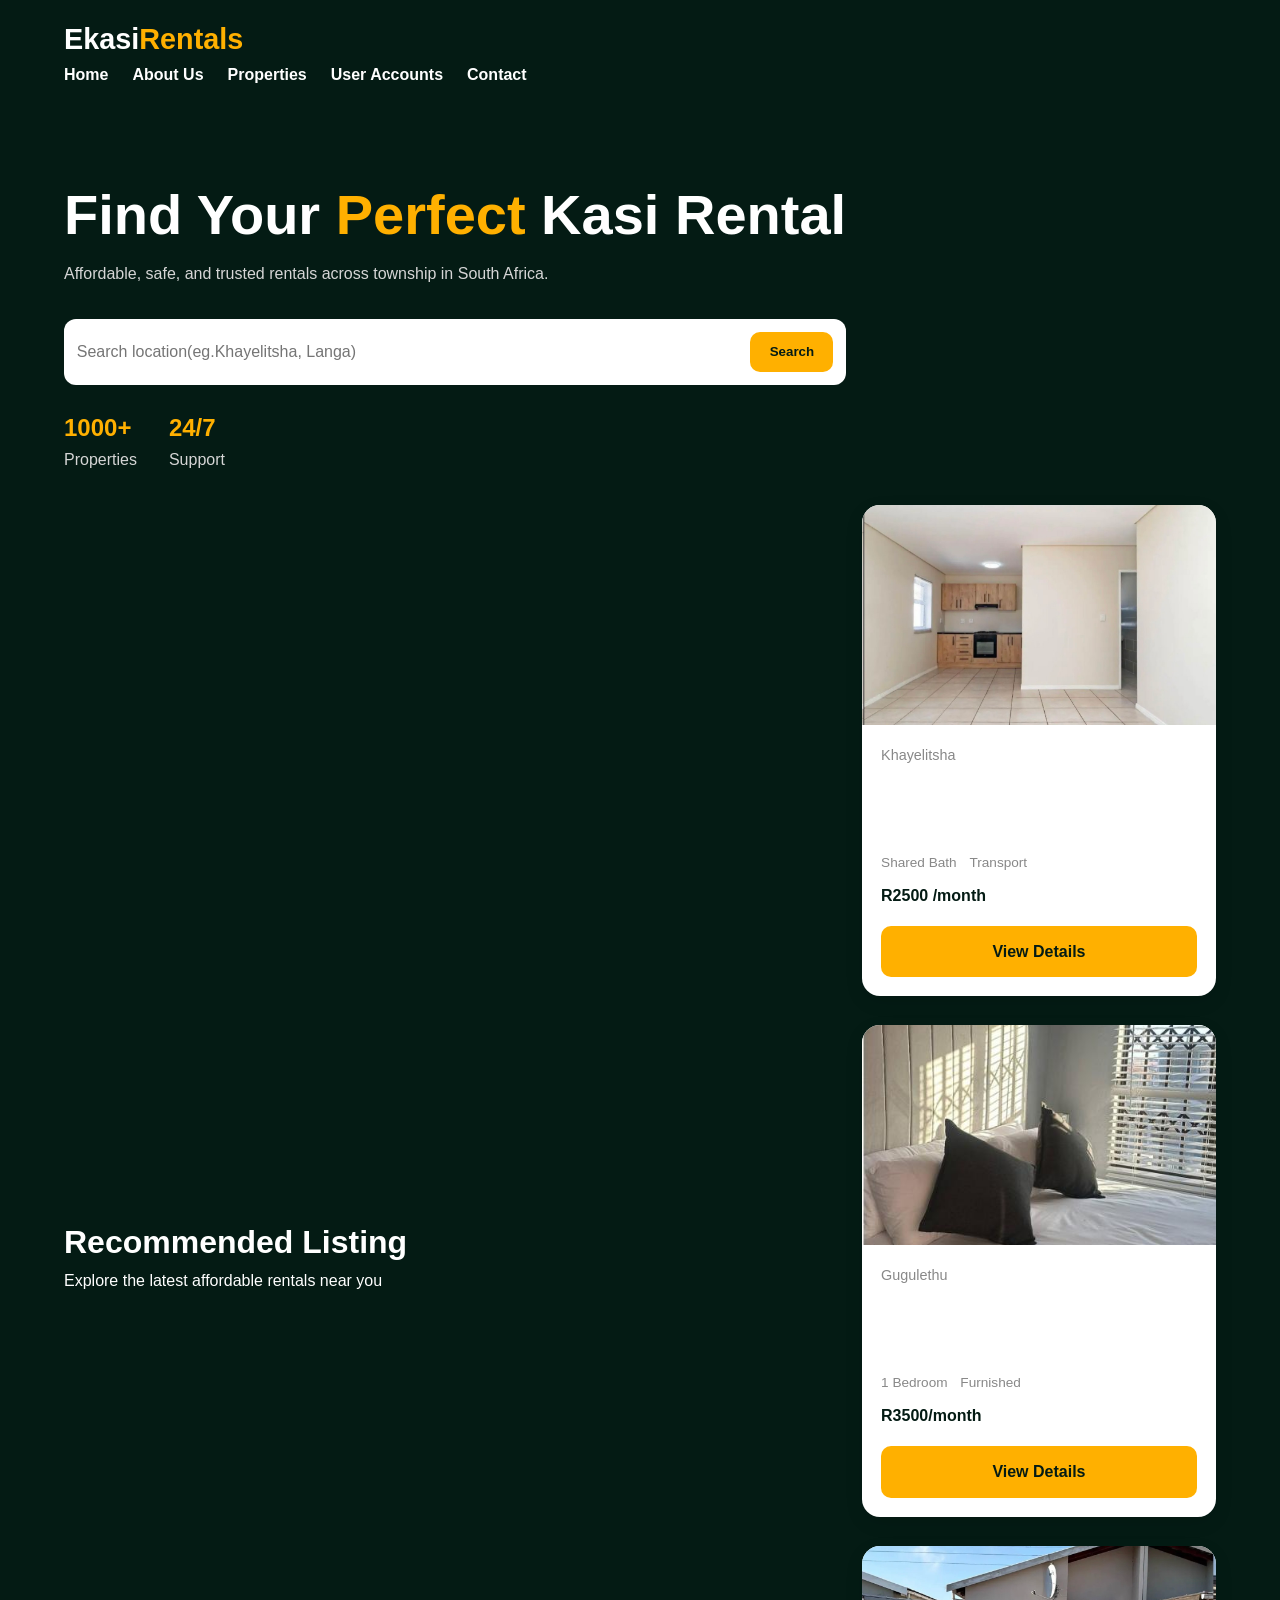
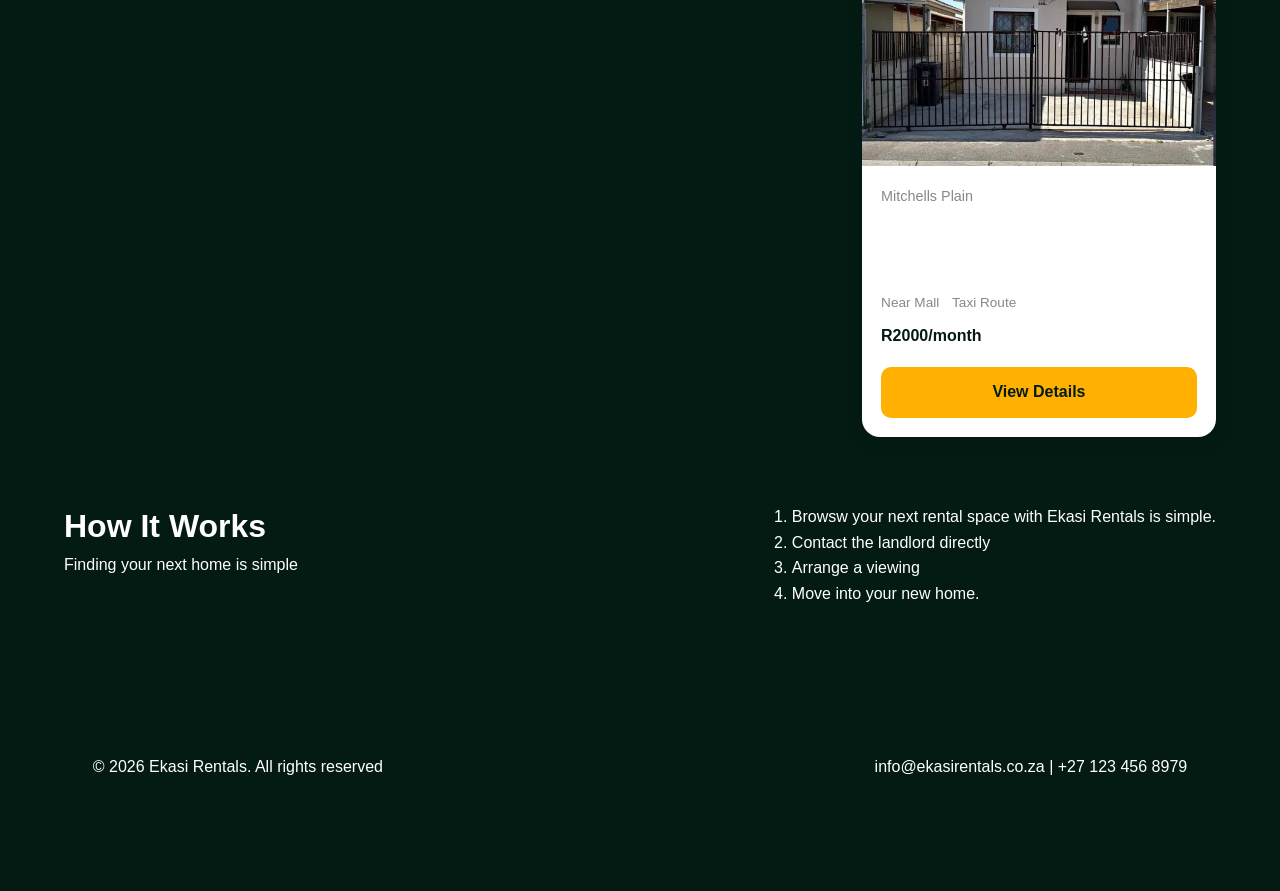
==== Html/index.html @ 76c673b2 "Sync local project with Github" ====
<!DOCTYPE html>
<html lang="en">
<head>
    <meta charset="UTF-8">
    <meta name="viewport" content="width=device-width, initial-scale=1.0">
    <title>Ekasi Rental - Find Your Perfect Rental</title>
    <link rel="stylesheet" href="../css/style.css">
</head>

<body>
    <!--------------------------------HEADER-------------------------------->
    <header>
        <nav>
            <div class="container">

                <div class="logo">
                    Ekasi<span>Rentals</span>
                </div>

                <!--------------------Navigation menu links--------------------------->
                <ul>
                    <li><a href="index.html">Home</a></li>
                    <li><a href="about.html">About Us</a></li>
                    <li><a href="listings.html">Properties</a></li>
                    <li><a href="login.html">User Accounts</a></li>
                    <li><a href="contact.html">Contact</a></li>
                </ul>
            </div>
        </nav>
    </header>

    <!----------------------------HERO SECTION----------------------------------->
    <section class="hero">

        <section class="container">

            <div class="hero-text">
                <h1>
                    Find Your <span>Perfect</span> Kasi Rental
                </h1>
                <p>
                    Affordable, safe, and trusted rentals across township in South Africa.
                </p>

                <!-----------------------------SEARCH BAR------------------->
                <div class="search-box">
                    <input type="text" placeholder="Search location(eg.Khayelitsha, Langa)">
                    <button class="search-btn">Search</button>
                </div>

                <!-----------------------STATS----------------------------->
                <div class="stats">
                    <div>
                        <h2>1000+</h2>
                        <p>Properties</p>
                    </div>
                    <div>
                        <h2>24/7</h2>
                        <p>Support</p>
                    </div>
                </div>
            </div>
        </section>
        
        <!-----------------------------------FEATURED PROPERTIES--------->
        <section class="properties">
            <div class="container">
                <div class="section-title">
                    <h2>Recommended Listing</h2>
                    <p>Explore the latest affordable rentals near you</p>
                </div>
                <div class="grid">

                    <!-------CARD 1-------->
                    <div class="card">
                        <img src = "images/Gugulethu.jpg" alt="Back room">

                        <div class="card-content">
                            <p class="location">Khayelitsha</p>
                            <h3> Cozy Back Room</h3>
                            <p>Shared kitchen and close to public transport.</p>

                            <div class="features">
                            <span>Shared Bath</span>
                            <span>Transport</span>
                        </div>
                        
                        <p class="price">R2500 <span>/month</span></p>
                        <a href="listings.html" class="btn">View Details</a>
                    </div>
                </div>
                    <!----------CARD 2------------------>
                    <div class="card">
                        <img src = "images/BackroomKhayelitsha.jpg" alt="Flat">

                        <div class="card-content">
                            <p class="location">Gugulethu</p>
                            <h3> Modern Flat</h3>
                            <p>Shared kitchen and close to public transport.</p>

                            <div class="features">
                                <span>1 Bedroom</span>
                                <span>Furnished</span>
                            </div>
                            <p class="price">R3500<span>/month</span></p>
                            <a href="listing.html" class="btn">View Details</a>
                        </div>
                    </div>
                    <!-------------CARD 3------------------->
                    <div class="card">
                        <img src = "images/MitchellsPlain.jpg" alt="Affordable room in Mitchells Plain">

                        <div class="card-content">
                            <p class="location">Mitchells Plain</p>
                            <h3> Affordable Room</h3>
                            <p>Close to shopping malls and taxis</p>
                            
                            <div class="features">
                                <span>Near Mall</span>
                                <span>Taxi Route</span>
                            </div>
                            <p class="price">R2000<span>/month</span></p>
                            <a href="listing.html" class="btn">View Details</a>
                        </div>
                    </div>
                </div>
            </div>    
        </Section>

    <!-----------------------HOW IT WORKS------------------->
    <section class="about">
        <div class="container">
            
            <div class="section-title">
                <h2>How It Works</h2>
                <p>Finding your next home is simple</p>
            </div>
            <ol>
                <li>Browsw your next rental space with Ekasi Rentals is simple.</li>
                <li>Contact the landlord directly</li>
                <li>Arrange a viewing</li>
                <li>Move into your new home.</li>
            </ol>
        </div>
    </section>
    <!---------------------Footer-------------------->
    <footer>
    <div class="container">
        <p> &copy; 2026 Ekasi Rentals. All rights reserved</p>
        <p>info@ekasirentals.co.za | +27 123 456 8979</p>
    </div>
</footer>
</body>
</html>
---- css/style.css ----
/*======================================================================================
EKASI RENTALS - DESIGN SYSTEM
======================================================================================*/
* {
    margin: 0;
    padding: 0;
    box-sizing: border-box;
}
/*====================================================================================
ROOT COLORS
====================================================================================*/
:root {
    --primary: #041b14;
    --secondary: #ffb000;
    --white: #ffffff;
    --light: #f5f5f5;
    --text: #222;
    --gray: #888;
    --shadow: 0 6px 18px rgba(0, 0, 0, 0.10);

}
/*======================================================================================
BASE 
======================================================================================*/
body {
    font-family: Arial, sans-serif;
    color: var(--text);
    background-color: var(--light);
    line-height: 1.6;
}
/*======================================================================================
CONTAINER
=====================================================================================*/
.container {
    width: 90%;
    max-width: 1250;
    margin: auto;
}
/*====================================================================================
NAVIGATION
=======================================================================================*/
nav {
    background: var(--primary);
    padding: 1rem 0;
}
nav.container{
    display: flex;
    justify-content: space-between;
    align-items: center;
    gap: 1.5rems;
    flex-wrap: wrap;
}
.logo {
    color: var(--white);
    font-size: 1.8rem;
    font-weight: bold;
}
.logo span {
    color: var(--secondary);
}
nav ul { 
    display: flex;
    gap: 1.5rem;
    list-style: none;
    flex-wrap: wrap;
}
nav ul li a {
    color: var(--white);
    font-weight: 600;
    text-decoration: none;
    transition: 0.3s;
}
nav ul li a:hover { 
    color: var(--secondary);
}
nav ul li a.active {
    color: var(--secondary);
    border-bottom: 2px solid var(--secondary);
    padding-bottom: 3px;
}
/*=======================================================================================
HERO SECTION
====================================================================================*/
.hero {
    background: var(--primary);
    color: var(--white);
    padding: 5rem 0;
}
.hero .container {
    display: flex;
    align-items: center;
    justify-content: space-between;
    gap: 3rem;
}
.hero-text h1 {
    font-size: 3.5rem;
    line-height: 1.1;
    margin-bottom: 1rem;
}
.hero-text h1 span {
    color: var(--secondary);
}
.hero-text p {
    color: #d6d6d6;
    margin-bottom: 2rem;
    max-width: 600px;
}
/*================================================================================================
SEARCH BAR
=================================================================================================*/
.search-box {
    background: var(--white);
    padding: 0.8rem;
    border-radius: 12px;
    display: flex;
    gap: 0.5rem;
    align-items: center;
    margin-bottom: 1.5rem;
}
.search-box input {
    border: none;
    outline: none;
    width:100%;
    font-size: 1rem;
}
.search-btn {
    background: var(--secondary);
    color: var(--primary);
    padding: 0.8rem 1.2rem;
    border: none;
    border-radius: 10px;
    font-weight: bold;
    cursor: pointer;
}
/*==========================================================================================
STATS
=============================================================================================*/
.stats {
    display: flex;
    gap: 2rem;
}
.stats h2 {
    color: var(--secondary);
}
/*=========================================================================================
SECTION TITLE
=======================================================================================*/
.section-title {
    margin-bottom: 2rem;
}
.section-title h2{
    font-size: 2rem;
}
/*======================================================================================
PROPERTY GRID
=====================================================================================*/
.grid {
    display: grid;
    grid-template-columns: repeat(auto-fit, minmax(280px, 1fr));
    gap: 1.8rem;
    align-items: stretch;
}
/*========================================================================================
PROPERTY CARD
======================================================================================*/
.card {
    background: var(--white);
    border-radius: 18px;
    overflow: hidden;
    box-shadow: var(--shadow);
    display: flex;
    flex-direction: column;
    transition: 0.3s ease;
    height: 100%;
}
.card:hover {
    transform: translateY(-8px);
    box-shadow: 0 12px 25px rgba(0, 0, 0, 0.15);
}
.card img {
    width: 100%;
    height: 220px;
    object-fit: cover;
}
/*========================================================================================
CARD CONTENT
=========================================================================================*/
.card-content {
    padding: 1.2rem;
    display: flex;
    flex-direction: column;
    gap: 0.6rem;
    flex-grow: 1;
}
.location {
    color: var(--gray);
    font-size: 0.9rem;
}
.price{
    font-weight: bold;
    margin-top: auto;
    color: var(--primary);
}
/*==========================================================================================
PROPERTY FEATURES
=============================================================================================*/
.features {
    display: flex;
    gap: 0.8rem;
    color: var(--gray);
    font-size: 0.85rem;
}
/*===================================================================================
BUTTONS
====================================================================================*/
.btn {
    display: inline-block;
    background: var(--secondary);
    color: var(--primary);
    padding: 0.8rem 1.2rem;
    border-radius: 10px;
    font-weight: bold;
    text-decoration: none;
    text-align: center;
    margin-top: 0.5rem;
    transition: 0.3s;
}
.btn:hover {
    transform: translateY(-3px);
}
/*======================================================================================
ABOUT SECTION 
======================================================================================*/
.about {
    padding: 4rem 0;
}
.about .container {
    display: flex;
    gap: 2rem;
    align-items: center;
    flex-wrap: wrap;
}
.about img {
    width: 100%;
    border-radius: 15px;
}
/*=====================================================================================
FORM SECTION
=====================================================================================*/
.contact-form {
    background-color: white;
    padding: 2rem;
    border-radius: 20px;
    box-shadow: var(--shadow);
}
.contact-form input,
.contact-form textarea {
    width: 100%;
    padding: 0.9rem;

    border: 1px solid #ddd;
    border-radius: 10px;

    margin-bottom: 1rem;
}
/*=====================================================================================
FOOTER
====================================================================================*/
footer {
    background: var(--primary);
    color: var(--white);
    text-align: center;
    padding: 2rem;
    margin-top: 3rem;
}
/*========================================================================================
RESPONSIVE DESIGN
======================================================================================*/
@media (max-width: 992px) {
    .hero .container,
    .about .container {
        flex-direction: column;
        text-align: center;
    }
    .hero-text h1 {
        font-size: 2.8rem;
    }
}
@media (max-width: 768px) {
    nav .container {
        flex-direction: column;
    }
    nav ul {
        justify-content: center;
    }
    .stats {
        justify-content: center;
        flex-wrap: wrap
    }
    .hero-text h1 {
        font-size: 2.2rem;
    }
}
@media (max-width: 480px) {
    h1 {
        font-size: 2rem;
    }
    .btn {
        width: 100%
    }
}
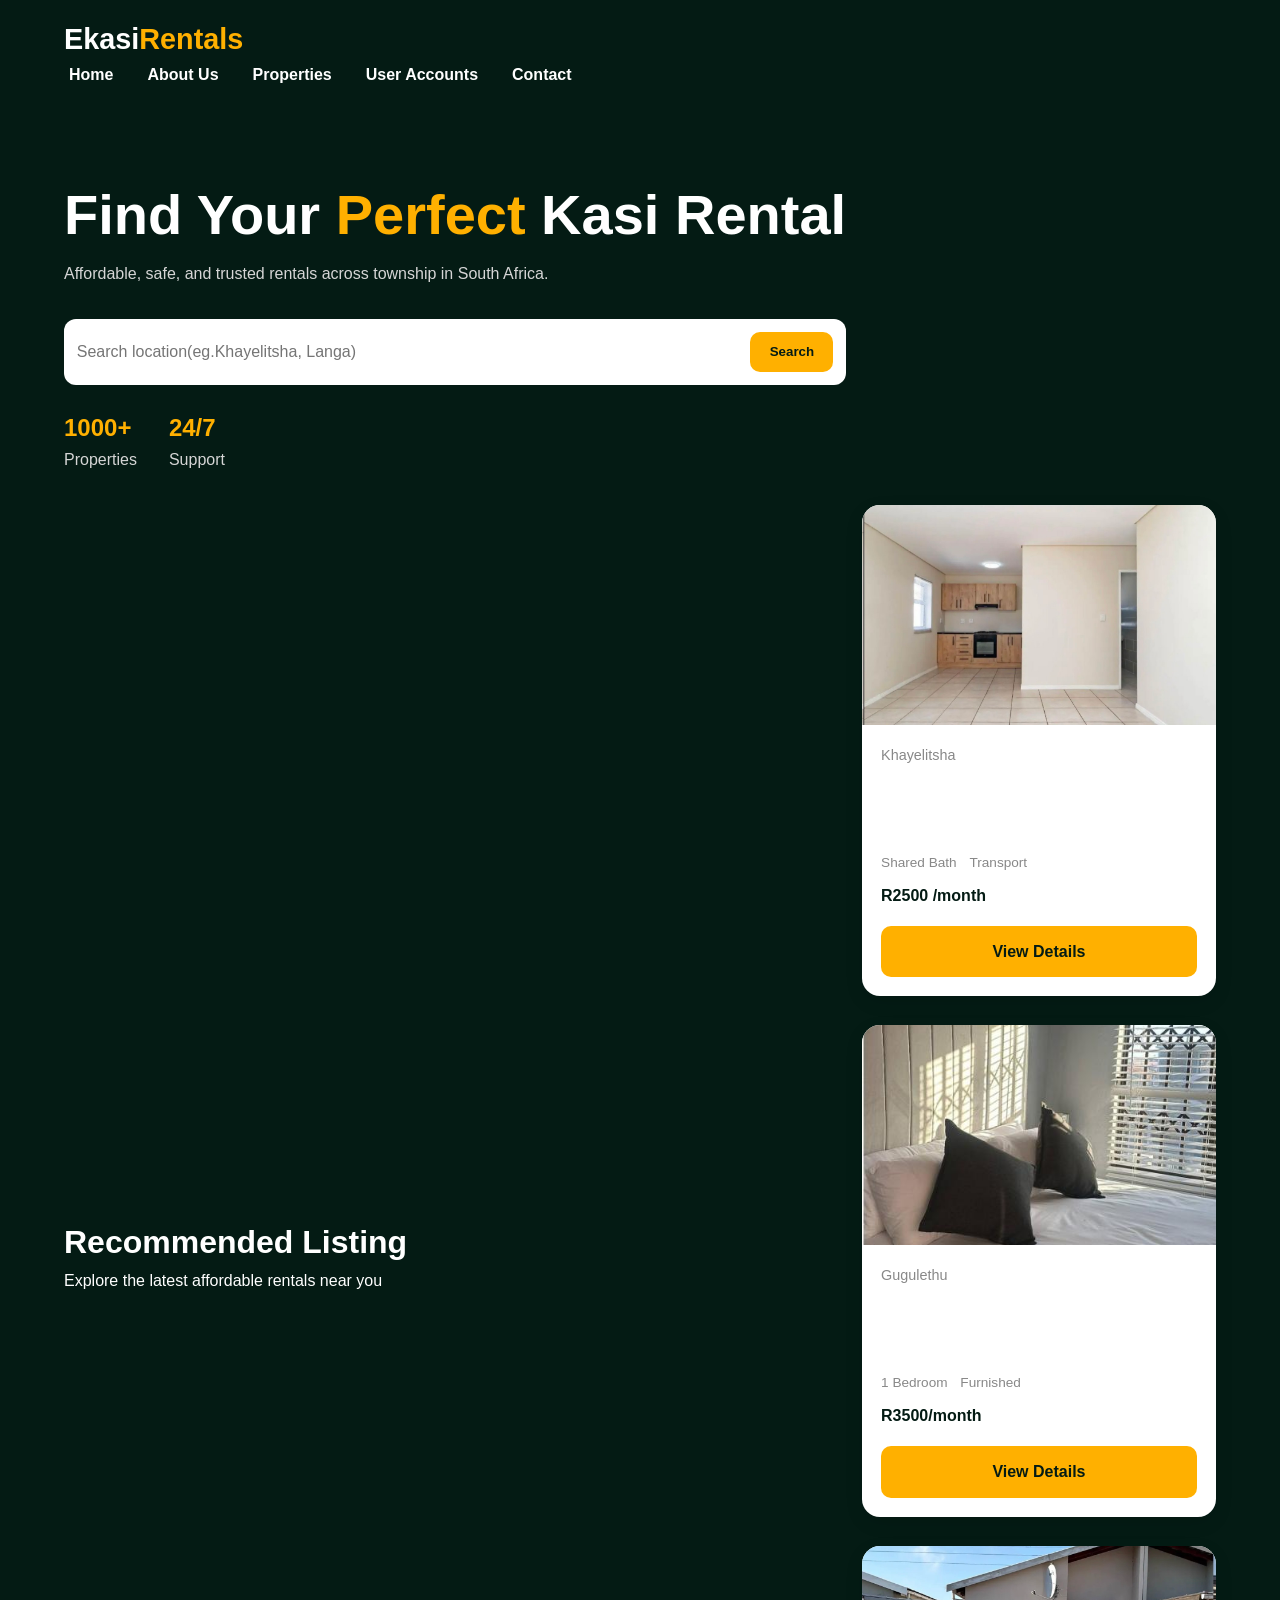
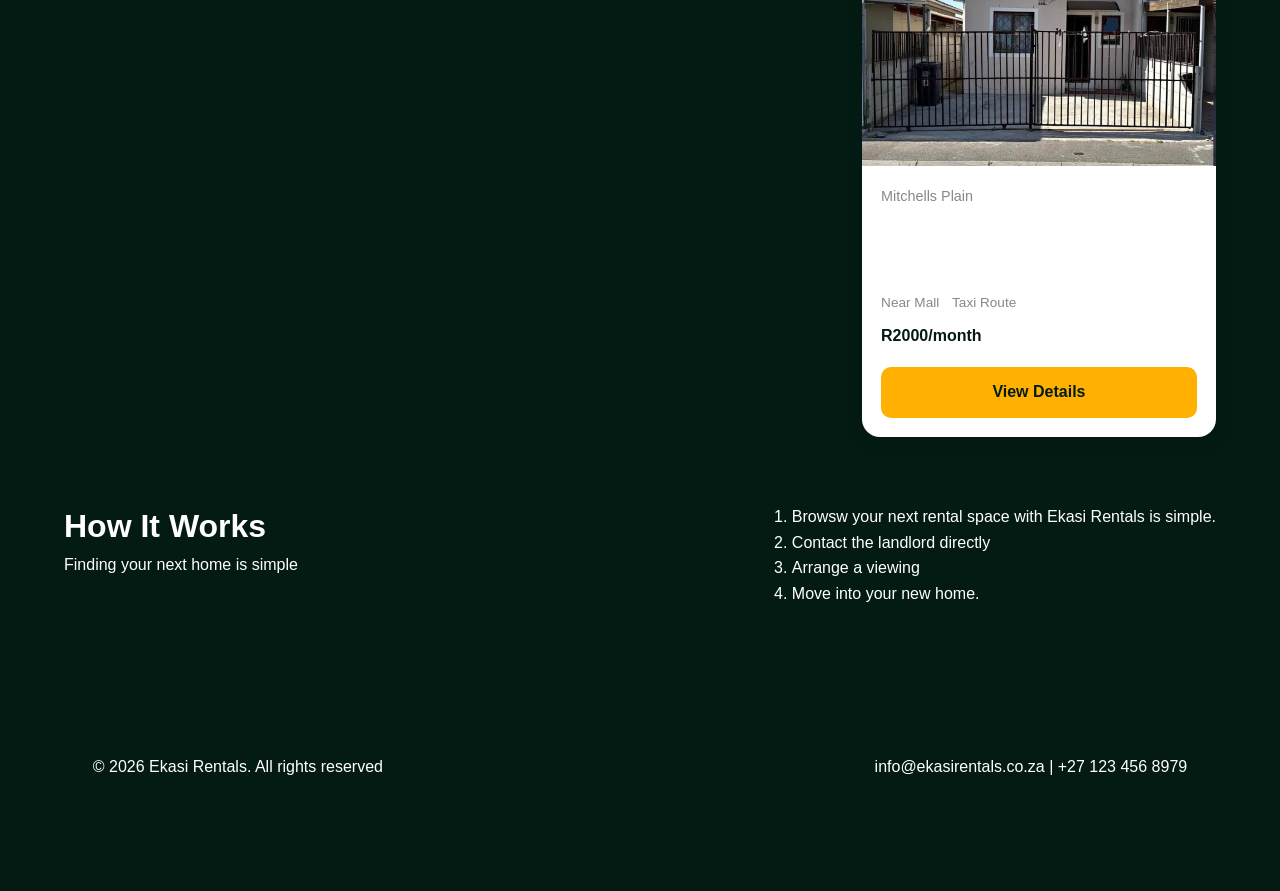
==== commit 77ca65e5: "Added JavaScript filtering, lightbox,  and form validation" ====
--- a/Html/index.html
+++ b/Html/index.html
@@ -5,6 +5,7 @@
     <meta name="viewport" content="width=device-width, initial-scale=1.0">
     <title>Ekasi Rental - Find Your Perfect Rental</title>
     <link rel="stylesheet" href="../css/style.css">
+    <script src="../js/script.js" defer></script>
 </head>
 
 <body>
--- a/css/style.css
+++ b/css/style.css
@@ -27,13 +27,14 @@
     color: var(--text);
     background-color: var(--light);
     line-height: 1.6;
+    font-size: 16px;
 }
 /*======================================================================================
 CONTAINER
 =====================================================================================*/
 .container {
     width: 90%;
-    max-width: 1250;
+    max-width: 1250px;
     margin: auto;
 }
 /*====================================================================================
@@ -69,14 +70,18 @@
     font-weight: 600;
     text-decoration: none;
     transition: 0.3s;
+    padding: 5px;
 }
 nav ul li a:hover { 
     color: var(--secondary);
 }
+nav ul li a:focus {
+    outline: 2px solid var(--secondary);
+    border-radius: 5px;
+}
 nav ul li a.active {
     color: var(--secondary);
     border-bottom: 2px solid var(--secondary);
-    padding-bottom: 3px;
 }
 /*=======================================================================================
 HERO SECTION
@@ -131,6 +136,14 @@
     border-radius: 10px;
     font-weight: bold;
     cursor: pointer;
+    transition: 0.3s ease;
+    text-decoration: none;
+    display: inline-block;
+}
+.search-btn:hover,
+.btn:hover {
+    transform: translateY(-3px);
+    background: #e0a000;
 }
 /*==========================================================================================
 STATS
@@ -200,6 +213,12 @@
     font-weight: bold;
     margin-top: auto;
     color: var(--primary);
+}
+.features {
+    display: flex;
+    gap: 0.8rem;
+    color: var(--gray);
+    font-size: 0.85rem;
 }
 /*==========================================================================================
 PROPERTY FEATURES
@@ -240,10 +259,7 @@
     align-items: center;
     flex-wrap: wrap;
 }
-.about img {
-    width: 100%;
-    border-radius: 15px;
-}
+
 /*=====================================================================================
 FORM SECTION
 =====================================================================================*/
@@ -257,11 +273,56 @@
 .contact-form textarea {
     width: 100%;
     padding: 0.9rem;
-
     border: 1px solid #ddd;
     border-radius: 10px;
-
     margin-bottom: 1rem;
+}
+/*========================================================================================
+Light Box
+===========================================================================================*/
+.lightbox {
+    display: none;
+    position: fixed;
+    top: 0;
+    left: 0;
+    width: 100%;
+    height: 100%;
+    background: rgba(0,0,0,0.8);
+    justify-content: center;
+    align-items: center;
+    z-index: 999;
+}
+
+.lightbox img {
+    max-width: 80%;
+    max-height: 80%;
+    border-radius: 10px;
+}
+
+#closeBtn {
+    position: absolute;
+    top: 20px;
+    right: 30px;
+    font-size: 40px;
+    color: white;
+    cursor: pointer;
+}
+/*=======================================================================================
+AMIMATION 
+======================================================================================*/
+.card {
+    transition: all 0.3s ease;
+}
+
+.card.hide {
+    opacity: 0;
+    transform: scale(0.95);
+    pointer-events: none;
+}
+
+.card.show {
+    opacity: 1;
+    transform: scale(1);
 }
 /*=====================================================================================
 FOOTER
